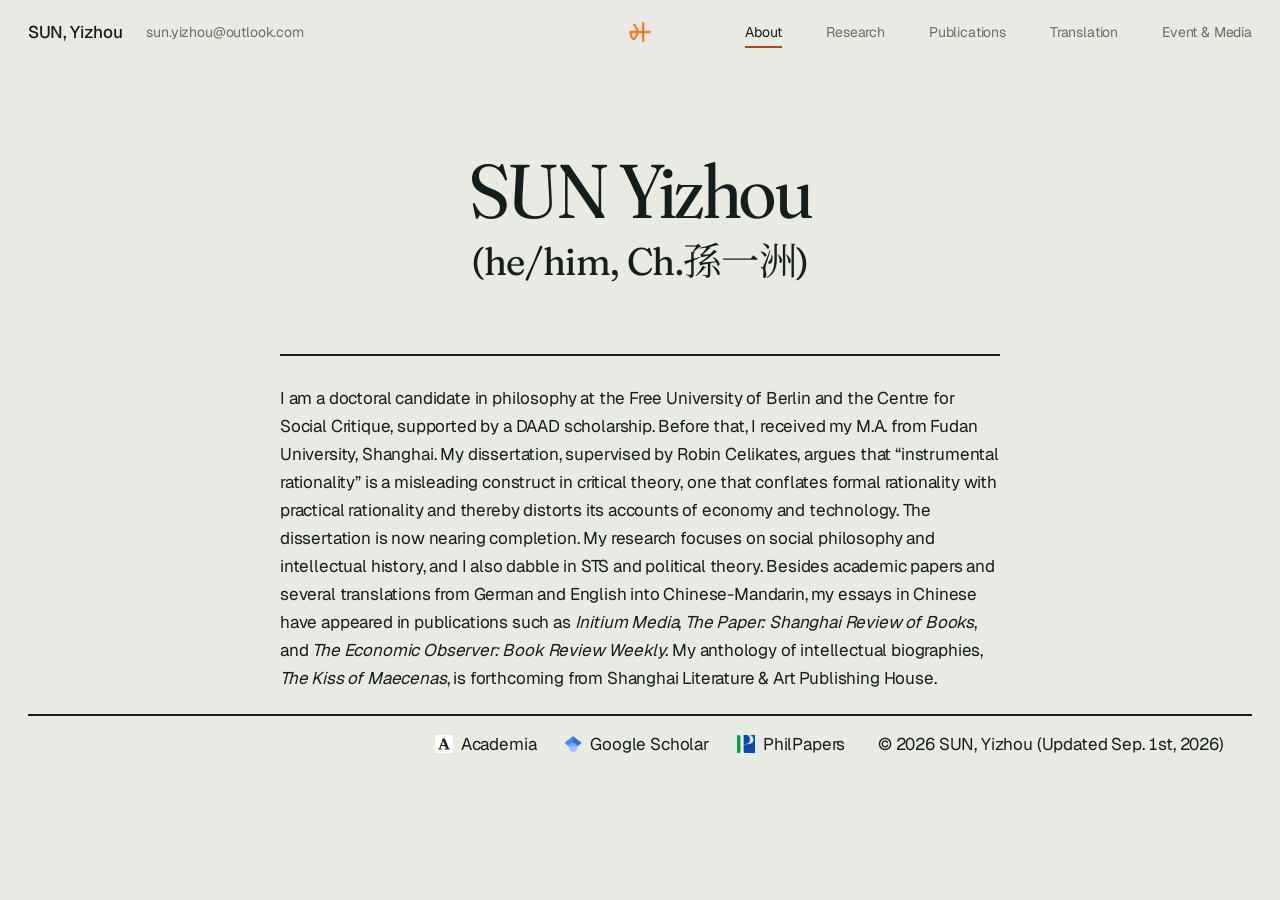
==== index.html @ 71b58890 "Publish site" ====
<!DOCTYPE html>
<html lang="en" data-dir="fwd">
<head>
<meta charset="utf-8">
<meta name="viewport" content="width=device-width,initial-scale=1">
<title>SUN Yizhou · SUN, Yizhou</title>
<meta name="description" content="[一句话介绍，给搜索引擎和分享预览用]">
<script>
(function(){var o=["/", "/research/", "/publications/", "/translation/", "/events/"];function i(p){p=p.replace(/index\.html$/,'');var k=o.indexOf(p);return k<0?o.length:k;}
var d=null;try{var a=window.navigation&&navigation.activation;if(a&&a.from&&a.from.url){d=i(location.pathname)>=i(new URL(a.from.url).pathname)?'fwd':'back';}}catch(e){}
if(!d){try{d=sessionStorage.getItem('vt-dir');}catch(e){}}document.documentElement.dataset.dir=d||'fwd';window.NAV_ORDER=o;})();
</script>
<link rel="preconnect" href="https://fonts.googleapis.com"><link rel="preconnect" href="https://fonts.gstatic.com" crossorigin>
<link href="https://fonts.googleapis.com/css2?family=Geist:wght@400;500&family=Fraunces:ital,opsz,wght,SOFT,WONK@0,9..144,400,50,0;0,9..144,500,50,0;1,9..144,400,50,0&family=Noto+Serif+SC:wght@400&display=swap" rel="stylesheet">
<link rel="stylesheet" href="/assets/style.css">
<link rel="icon" type="image/png" sizes="32x32" href="/assets/favicon-32.png"><link rel="icon" type="image/png" sizes="192x192" href="/assets/favicon-192.png"><link rel="apple-touch-icon" href="/assets/apple-touch-icon.png">
<script type="speculationrules">{"prerender":[{"where":{"href_matches":"/*"},"eagerness":"moderate"}]}</script>
</head>
<body>
<nav class="nav">
  <div class="left"><a class="brand" href="/">SUN, Yizhou</a><a class="email" href="mailto:sun.yizhou@outlook.com">sun.yizhou@outlook.com</a></div><a class="mark-link" href="/" aria-label="Home"><img class="mark" src="/assets/mark.png" alt=""></a>
  <ul><li><a href="/" aria-current="page">About<i class="ind"></i></a></li><li><a href="/research/">Research<i class="ind"></i></a></li><li><a href="/publications/">Publications<i class="ind"></i></a></li><li><a href="/translation/">Translation<i class="ind"></i></a></li><li><a href="/events/">Event & Media<i class="ind"></i></a></li></ul>
  
  <button class="menu" aria-label="Menu" aria-expanded="false"><svg viewBox="0 0 20 20" fill="none" stroke="currentColor" stroke-width="1.6" stroke-linecap="round"><path d="M3 6h14M3 10h14M3 14h14"/></svg></button>
</nav>
<div class="page">
  <header class="hero">
    <h1>SUN Yizhou</h1><p class="sub">(he/him, Ch.孫一洲)</p>  </header>
  <div class="article">
    <nav class="toc" aria-label="On this page"></nav>
    <div class="main"><div class="bio prose"><p>I am a doctoral candidate in philosophy at the Free University of Berlin and the Centre for Social Critique, supported by a DAAD scholarship. Before that, I received my M.A. from Fudan University, Shanghai. My dissertation, supervised by Robin Celikates, argues that “instrumental rationality” is a misleading construct in critical theory, one that conflates formal rationality with practical rationality and thereby distorts its accounts of economy and technology. The dissertation is now nearing completion. My research focuses on social philosophy and intellectual history, and I also dabble in STS and political theory. Besides academic papers and several translations from German and English into Chinese-Mandarin, my essays in Chinese have appeared in publications such as <em>Initium Media</em>, <em>The Paper: Shanghai Review of Books</em>, and <em>The Economic Observer: Book Review Weekly</em>. My anthology of intellectual biographies, <em>The Kiss of Maecenas</em>, is forthcoming from Shanghai Literature &amp; Art Publishing House.</p></div>
</div>
    <div></div>
  </div>
</div>
<footer><div></div><div class="flinks"><a href="https://fu-berlin.academia.edu/SUNYizhou"><img src="/assets/icons/academia.png" alt="">Academia</a><a href="https://scholar.google.com/citations?hl=zh-CN&user=lWHHGfYAAAAJ"><img src="/assets/icons/scholar64.png" alt="">Google Scholar</a><a href="https://philpeople.org/profiles/yizhou-sun-philos"><img src="/assets/icons/philpapers.png" alt="">PhilPapers</a></div><div>© 2026 SUN, Yizhou <span class="upd">(Updated Sep. 1st, 2026)</span></div></footer>
<script src="/assets/site.js"></script>
</body>
</html>
---- assets/style.css ----
:root{color-scheme:light dark;
  --bg:#e8ebe4;--fg:#171d18;--muted:#66705f;--faint:#8a948c;--hair:#cdd2c7;--rule:#171d18;--accent:#b8421c;--k:1;
  --ui:"Geist","Inter",-apple-system,BlinkMacSystemFont,"Helvetica Neue",Arial,"Noto Sans SC",sans-serif;
  --display:"Fraunces","Iowan Old Style",Georgia,"Noto Serif SC",serif;
  --measure:720px;--toc:200px;--pad:clamp(16px,2.2vw,32px);--padl:max(var(--pad),env(safe-area-inset-left));--padr:max(var(--pad),env(safe-area-inset-right))}
@media (prefers-color-scheme:dark){:root{--bg:#122019;--fg:#e5ebe3;--muted:#8ea093;--faint:#5f6f65;--hair:#243a2e;--rule:#e5ebe3;--accent:#e9b44c}}
*{box-sizing:border-box}
html{-webkit-font-smoothing:antialiased;text-rendering:optimizeLegibility;-webkit-text-size-adjust:100%}
html,body{overflow-x:clip}
body{margin:0;background:var(--bg);color:var(--fg);font-family:var(--ui);font-size:17px;line-height:28px;letter-spacing:-.01em;font-variant-numeric:tabular-nums}
a{color:inherit;text-decoration:none}
p{margin:0 0 28px}
em{font-style:italic}
.prose a{border-bottom:1px solid var(--fg)}.prose a:hover{color:var(--accent);border-color:var(--accent)}
/* nav */
.nav{position:sticky;top:0;z-index:10;display:grid;grid-template-columns:minmax(0,1fr) auto minmax(0,1fr);align-items:center;gap:24px;min-height:64px;padding:0 var(--padr) 0 var(--padl);background:color-mix(in srgb,var(--bg) 84%,transparent);backdrop-filter:saturate(160%) blur(14px);-webkit-backdrop-filter:saturate(160%) blur(14px);view-transition-name:nav}
.nav .left{display:flex;align-items:center;gap:24px;min-width:0}
.nav .mark-link{display:block;justify-self:center}
.nav .brand{display:inline-flex;align-items:center;font-weight:500;font-size:17px;letter-spacing:-.02em;white-space:nowrap}
.nav .email{font-size:14px;color:var(--muted);transition:color .15s}.nav .email:hover{color:var(--accent)}
.nav .mark{width:24px;height:24px;display:block}
.nav ul{list-style:none;display:flex;gap:44px;margin:0;padding:0;font-size:14px;line-height:20px;justify-self:end}
.nav ul a{position:relative;display:inline-block;padding:22px 0;color:var(--muted);transition:color .15s}
.nav ul a:hover,.nav ul a[aria-current]{color:var(--fg)}
.nav ul .ind{display:none;position:absolute;left:0;right:0;bottom:16px;height:2px;background:var(--accent)}
.nav ul a[aria-current] .ind{display:block;view-transition-name:nav-current}
.nav .cta{margin-left:auto;display:inline-flex;align-items:center;gap:8px;height:34px;padding:0 14px;border-radius:2px;background:var(--fg);color:var(--bg);font-size:13.5px;font-weight:500;white-space:nowrap;transition:background .15s}.nav .cta:hover{background:var(--accent);color:var(--bg)}
.nav .menu{display:none;grid-column:3;grid-row:1;justify-self:end;align-items:center;justify-content:center;width:40px;height:40px;border:0;background:transparent;color:var(--fg);cursor:pointer}
.nav .menu svg{width:20px;height:20px}
/* page */
.page{view-transition-name:page}
.hero{position:relative;padding:88px var(--padr) 48px var(--padl);text-align:center}
.hero-seal{position:absolute;top:50%;left:calc(50% + 390px - 78px);transform:translateY(-50%);width:156px;height:156px;border-radius:50%;background:var(--fg);display:flex;align-items:center;justify-content:center}
.hero-seal img{width:132px;height:132px;display:block}
.hero .kicker{display:inline-flex;align-items:center;gap:10px;font-size:13.5px;line-height:20px;color:var(--muted);margin:0 0 26px;letter-spacing:.01em}
.hero .kicker::before{content:"";width:8px;height:8px;background:var(--accent)}
.hero h1{font-family:var(--display);font-weight:400;font-size:clamp(46px,6vw,76px);line-height:1.02;letter-spacing:-.02em;margin:0 auto;max-width:1000px;text-wrap:balance;font-variation-settings:"opsz" 144,"SOFT" 50,"WONK" 0}
.hero .sub{font-family:var(--display);font-weight:400;font-size:clamp(26px,3vw,40px);line-height:1.1;letter-spacing:-.01em;margin:10px 0 0;font-variation-settings:"opsz" 48,"SOFT" 50,"WONK" 0}
.hero .lede{font-size:20px;line-height:30px;margin:24px auto 0;max-width:600px;text-wrap:pretty}
.article{display:grid;grid-template-columns:minmax(0,1fr) minmax(0,var(--measure)) minmax(0,1fr);column-gap:clamp(24px,4vw,72px);padding:24px var(--padr) 0 var(--padl)}
.toc{grid-column:1;justify-self:end;width:var(--toc);position:sticky;top:96px;align-self:start;font-size:13px;line-height:18px;padding-top:34px}
.toc a{display:block;color:var(--faint);padding:6px 0;transition:color .15s}.toc a:hover,.toc a.is-active{color:var(--fg)}
.main{grid-column:2;min-width:0;border-top:2px solid var(--rule);padding-top:28px}
.article.wide{grid-template-columns:minmax(0,1fr) minmax(0,1040px) minmax(0,1fr);padding-bottom:40px}
.about{display:grid;grid-template-columns:minmax(0,1fr) 260px;gap:56px;padding-top:8px}
.about .bio p{margin:0 0 24px}.bio p:last-child{margin-bottom:0}.main > .bio{padding-bottom:22px}
.about .photo-wrap{position:relative;margin-top:0}
.about .photo{display:block;width:100%;aspect-ratio:4/5;object-fit:cover;border:1px solid var(--hair)}
.about .photo.placeholder{display:flex;align-items:center;justify-content:center;color:var(--faint);font-size:13px}
.about .links{list-style:none;margin:16px 0 0;padding:0;font-size:15px;line-height:22px}
.about .links li{padding:9px 0;border-bottom:1px solid var(--hair)}
.about .links a{display:inline-flex;align-items:center;gap:10px;border-bottom:1px solid var(--fg)}.about .links a:hover{color:var(--accent);border-color:var(--accent)}
.about .links img{width:20px;height:20px;flex:none}
.section{margin-bottom:80px}.section:last-child{margin-bottom:0}
.section h2{font-family:var(--display);font-weight:400;font-size:36px;line-height:1.1;letter-spacing:-.01em;margin:0 0 8px;padding-top:14px;border-top:2px solid var(--rule);font-variation-settings:"opsz" 48,"SOFT" 50,"WONK" 0}
.entry{padding:24px 0;border-bottom:1px solid var(--hair);overflow-wrap:anywhere}
.entry h3{font-size:20px;line-height:28px;font-weight:500;letter-spacing:-.015em;margin:0 0 4px;text-wrap:pretty}
.entry .meta,.entry .date{font-size:14.5px;line-height:22px;color:var(--muted);margin:0}
.entry .desc{margin:14px 0 10px}.entry .desc p{margin:0 0 14px}.entry .desc p:last-child{margin-bottom:0}
.entry .links{margin:0;display:flex;flex-wrap:wrap;gap:6px 22px;font-size:14px;font-weight:500}
.entry .links a{display:inline-flex;align-items:center;gap:5px;padding:4px 0;border-bottom:1px solid var(--fg);transition:color .15s,border-color .15s}
.entry .links a[href^="http"]::after{content:"↗";font-size:12px;opacity:.65}
.entry .links a:hover{color:var(--accent);border-color:var(--accent)}
.entry.featured .date{color:var(--accent)}
.entry.featured h3{font-size:24px;line-height:31px;font-family:var(--display);font-weight:500;font-variation-settings:"opsz" 24,"SOFT" 50,"WONK" 0}
.cite{position:relative;padding:22px 0;border-bottom:1px solid var(--hair);overflow-wrap:anywhere}
/* the footer rule closes the list: the last entry has no hairline of its own */
.section:last-child > .cite:last-child,.section:last-child > .yr-group:last-child > .cite:last-child,.section:last-child > .entry:last-child{border-bottom:0}
.yr-group{position:relative}
.yr{position:sticky;top:100px;height:0;z-index:1}
.yr span{position:absolute;right:calc(100% + 40px);top:22px;white-space:nowrap;font-family:var(--display);font-size:24px;line-height:28px;color:var(--muted);font-variation-settings:"opsz" 24,"SOFT" 50,"WONK" 0;font-variant-numeric:tabular-nums}
.cite .en{margin:0;font-size:17px;line-height:28px}
.cite .zh{margin:6px 0 0;font-family:"Noto Serif SC",var(--display);font-size:14.5px;line-height:24px;color:var(--muted)}
.cite a{border-bottom:1px solid currentColor;transition:color .15s}.cite a:hover{color:var(--accent)}
.cite a[href^="http"]::after{content:"↗";font-size:11px;margin-left:3px;opacity:.65;font-style:normal}
.cols{display:grid;grid-template-columns:minmax(0,1fr) 220px;gap:48px;padding-top:20px}
.side h4{font-size:13.5px;line-height:20px;font-weight:500;margin:0 0 8px;padding-top:12px;border-top:2px solid var(--rule)}
.side ul{list-style:none;margin:0;padding:0;font-size:14.5px;line-height:22px}
.side li{padding:6px 0;border-bottom:1px solid var(--hair)}
.side li span{color:var(--muted);display:block;font-size:12.5px}
.side li a{border-bottom:1px solid var(--fg)}.side li a:hover{color:var(--accent);border-color:var(--accent)}
figure{margin:0 0 28px}figure img{display:block;width:100%;height:auto;border:1px solid var(--hair)}figcaption{font-size:13px;line-height:20px;color:var(--muted);margin-top:8px}
.btn{display:inline-flex;align-items:center;gap:8px;height:38px;padding:0 16px;border-radius:2px;background:var(--fg);color:var(--bg);font-size:14px;font-weight:500;margin:0 0 28px}.btn:hover{background:var(--accent);color:var(--bg)}
.pdf{width:100%;height:80vh;border:1px solid var(--hair);background:#fff;margin-bottom:28px}
footer{display:grid;grid-template-columns:1fr auto 1fr;align-items:center;gap:12px;padding:14px var(--padr) max(20px,env(safe-area-inset-bottom)) var(--padl);border-top:2px solid var(--rule);margin:0 var(--padr) 0 var(--padl);font-size:17px;line-height:28px;color:var(--fg)}
footer .brand{color:var(--fg);font-weight:500}
footer .upd{white-space:nowrap}
footer > div:last-child{text-align:right}footer .flinks{justify-self:center}
@media (max-width:760px){footer{grid-template-columns:1fr;justify-items:center;text-align:center}footer > div:last-child{text-align:center}}
footer .flinks{display:flex;flex-wrap:wrap;justify-content:center;gap:10px 28px;align-items:center}footer .flinks a{white-space:nowrap}footer .flinks a{display:inline-flex;align-items:center;gap:8px}footer .flinks a:hover{color:var(--accent)}footer .flinks img{width:18px;height:18px}
/* cross-document page transition: full-width horizontal push, direction-aware; nav stays, amber bar slides */
@view-transition{navigation:auto}
::view-transition-old(root),::view-transition-new(root){animation:none;mix-blend-mode:normal}
::view-transition-group(*){animation-timing-function:cubic-bezier(.3,.7,.2,1)}
::view-transition-group(nav-current){animation-duration:calc(360ms*var(--k))}
::view-transition-old(nav-current),::view-transition-new(nav-current){animation:none;mix-blend-mode:normal}
::view-transition-old(page),::view-transition-new(page){mix-blend-mode:normal;animation-fill-mode:both;animation-duration:calc(440ms*var(--k));animation-timing-function:cubic-bezier(.3,.7,.2,1)}
html[data-dir="fwd"]::view-transition-old(page){animation-name:push-out-l}
html[data-dir="fwd"]::view-transition-new(page){animation-name:push-in-r}
html[data-dir="back"]::view-transition-old(page){animation-name:push-out-r}
html[data-dir="back"]::view-transition-new(page){animation-name:push-in-l}
@keyframes push-out-l{to{transform:translateX(-100%)}}
@keyframes push-out-r{to{transform:translateX(100%)}}
@keyframes push-in-r{from{transform:translateX(100%)}}
@keyframes push-in-l{from{transform:translateX(-100%)}}
@media (prefers-reduced-motion:reduce){::view-transition-group(*),::view-transition-old(*),::view-transition-new(*){animation:none!important}}
/* tablet */
@media (max-width:960px){
  .yr{position:static;height:auto}.yr span{position:static;display:block;font-size:15px;line-height:20px;margin:22px 0 -10px;color:var(--muted)}
  .article{grid-template-columns:1fr;padding-top:0}
  .main{grid-column:auto}
  .toc{grid-column:auto;justify-self:stretch;width:auto;position:static;display:flex;flex-wrap:wrap;gap:4px 20px;padding:0 0 28px;border-bottom:1px solid var(--hair);margin-bottom:8px}
  .toc a{padding:6px 0}.toc a.is-active{color:var(--fg);box-shadow:inset 0 -2px 0 var(--accent)}
  .cols{grid-template-columns:1fr;gap:32px}
  .hero-seal{position:static;transform:none;margin:24px auto 0;width:120px;height:120px}.hero-seal img{width:100px;height:100px}
  .about{grid-template-columns:1fr;gap:32px}
  .about .side{order:-1;max-width:260px}
  .section{margin-bottom:60px}
}
/* phone */
@media (max-width:760px){
  .nav{gap:0 12px;min-height:56px}
  .nav .brand{padding:16px 0}
  .nav .email{display:none}
  .nav .cta{height:32px;padding:0 12px;font-size:13px}
  .nav .menu{display:inline-flex}
  .nav ul{grid-column:1 / -1;grid-row:2;justify-self:stretch;margin:0;display:none;flex-direction:column;gap:0;padding:4px 0 12px;border-top:1px solid var(--hair)}
  .nav.open ul{display:flex}
  .nav ul a{display:block;padding:12px 0;font-size:17px;line-height:24px}
  .nav ul .ind{display:none!important}
  .hero{padding:52px var(--padr) 40px var(--padl)}
  .hero .sub{font-family:var(--display);font-weight:400;font-size:clamp(26px,3vw,40px);line-height:1.1;letter-spacing:-.01em;margin:10px 0 0;font-variation-settings:"opsz" 48,"SOFT" 50,"WONK" 0}
.hero .lede{font-size:18px;line-height:28px;margin-top:18px}
  .section h2{font-size:31px}
  .entry{padding:20px 0}
  .entry.featured h3{font-size:21px;line-height:28px}
  .pdf{height:70vh}
  .article{padding-bottom:0}
  footer{gap:8px;padding-top:14px}
  footer > div:first-child:empty{display:none}
  footer .flinks{flex-direction:column;gap:4px}
  footer .upd{display:block}
}
@media print{.nav,.toc,footer,.btn{display:none!important}body{background:#fff;color:#000}.article{display:block;padding:0}.section h2{border-color:#000}}
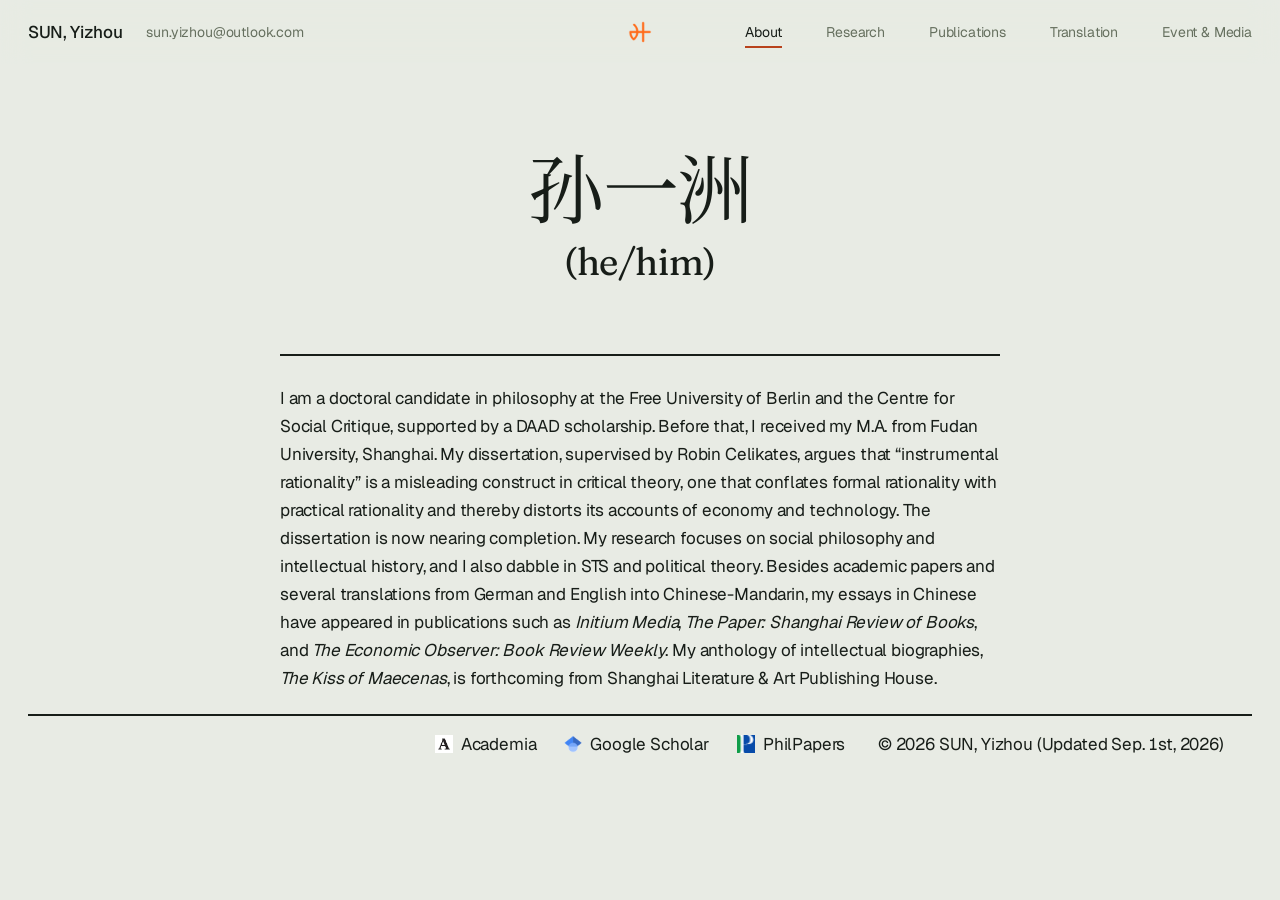
==== commit 16cbeec7: "Add DigiSem 2026 poster; About in Chinese" ====
--- a/index.html
+++ b/index.html
@@ -3,7 +3,7 @@
 <head>
 <meta charset="utf-8">
 <meta name="viewport" content="width=device-width,initial-scale=1">
-<title>SUN Yizhou · SUN, Yizhou</title>
+<title>About · SUN, Yizhou</title>
 <meta name="description" content="[一句话介绍，给搜索引擎和分享预览用]">
 <script>
 (function(){var o=["/", "/research/", "/publications/", "/translation/", "/events/"];function i(p){p=p.replace(/index\.html$/,'');var k=o.indexOf(p);return k<0?o.length:k;}
@@ -19,13 +19,13 @@
 <body>
 <nav class="nav">
   <div class="left"><a class="brand" href="/">SUN, Yizhou</a><a class="email" href="mailto:sun.yizhou@outlook.com">sun.yizhou@outlook.com</a></div><a class="mark-link" href="/" aria-label="Home"><img class="mark" src="/assets/mark.png" alt=""></a>
-  <ul><li><a href="/" aria-current="page">About<i class="ind"></i></a></li><li><a href="/research/">Research<i class="ind"></i></a></li><li><a href="/publications/">Publications<i class="ind"></i></a></li><li><a href="/translation/">Translation<i class="ind"></i></a></li><li><a href="/events/">Event & Media<i class="ind"></i></a></li></ul>
+  <ul><li><a href="/" aria-current="page">About<i class="ind"></i></a></li><li><a href="/research/">Research<i class="ind"></i></a></li><li><a href="/publications/">Publications<i class="ind"></i></a></li><li><a href="/translation/">Translation<i class="ind"></i></a></li><li><a href="/events/">Event & Media<i class="ind"></i></a></li><li class="menu-email"><a href="mailto:sun.yizhou@outlook.com">sun.yizhou@outlook.com</a></li></ul>
   
   <button class="menu" aria-label="Menu" aria-expanded="false"><svg viewBox="0 0 20 20" fill="none" stroke="currentColor" stroke-width="1.6" stroke-linecap="round"><path d="M3 6h14M3 10h14M3 14h14"/></svg></button>
 </nav>
 <div class="page">
   <header class="hero">
-    <h1>SUN Yizhou</h1><p class="sub">(he/him, Ch.孫一洲)</p>  </header>
+    <h1>孙一洲</h1><p class="sub">(he/him)</p>  </header>
   <div class="article">
     <nav class="toc" aria-label="On this page"></nav>
     <div class="main"><div class="bio prose"><p>I am a doctoral candidate in philosophy at the Free University of Berlin and the Centre for Social Critique, supported by a DAAD scholarship. Before that, I received my M.A. from Fudan University, Shanghai. My dissertation, supervised by Robin Celikates, argues that “instrumental rationality” is a misleading construct in critical theory, one that conflates formal rationality with practical rationality and thereby distorts its accounts of economy and technology. The dissertation is now nearing completion. My research focuses on social philosophy and intellectual history, and I also dabble in STS and political theory. Besides academic papers and several translations from German and English into Chinese-Mandarin, my essays in Chinese have appeared in publications such as <em>Initium Media</em>, <em>The Paper: Shanghai Review of Books</em>, and <em>The Economic Observer: Book Review Weekly</em>. My anthology of intellectual biographies, <em>The Kiss of Maecenas</em>, is forthcoming from Shanghai Literature &amp; Art Publishing House.</p></div>
--- a/assets/style.css
+++ b/assets/style.css
@@ -24,6 +24,7 @@
 .nav ul a:hover,.nav ul a[aria-current]{color:var(--fg)}
 .nav ul .ind{display:none;position:absolute;left:0;right:0;bottom:16px;height:2px;background:var(--accent)}
 .nav ul a[aria-current] .ind{display:block;view-transition-name:nav-current}
+.nav ul .menu-email{display:none}
 .nav .cta{margin-left:auto;display:inline-flex;align-items:center;gap:8px;height:34px;padding:0 14px;border-radius:2px;background:var(--fg);color:var(--bg);font-size:13.5px;font-weight:500;white-space:nowrap;transition:background .15s}.nav .cta:hover{background:var(--accent);color:var(--bg)}
 .nav .menu{display:none;grid-column:3;grid-row:1;justify-self:end;align-items:center;justify-content:center;width:40px;height:40px;border:0;background:transparent;color:var(--fg);cursor:pointer}
 .nav .menu svg{width:20px;height:20px}
@@ -36,6 +37,7 @@
 .hero .kicker::before{content:"";width:8px;height:8px;background:var(--accent)}
 .hero h1{font-family:var(--display);font-weight:400;font-size:clamp(46px,6vw,76px);line-height:1.02;letter-spacing:-.02em;margin:0 auto;max-width:1000px;text-wrap:balance;font-variation-settings:"opsz" 144,"SOFT" 50,"WONK" 0}
 .hero .sub{font-family:var(--display);font-weight:400;font-size:clamp(26px,3vw,40px);line-height:1.1;letter-spacing:-.01em;margin:10px 0 0;font-variation-settings:"opsz" 48,"SOFT" 50,"WONK" 0}
+.hero.compact h1{font-size:clamp(34px,4.4vw,56px);line-height:1.08;max-width:860px}.hero.compact .lede{max-width:760px}
 .hero .lede{font-size:20px;line-height:30px;margin:24px auto 0;max-width:600px;text-wrap:pretty}
 .article{display:grid;grid-template-columns:minmax(0,1fr) minmax(0,var(--measure)) minmax(0,1fr);column-gap:clamp(24px,4vw,72px);padding:24px var(--padr) 0 var(--padl)}
 .toc{grid-column:1;justify-self:end;width:var(--toc);position:sticky;top:96px;align-self:start;font-size:13px;line-height:18px;padding-top:34px}
@@ -128,6 +130,8 @@
   .nav.open ul{display:flex}
   .nav ul a{display:block;padding:12px 0;font-size:17px;line-height:24px}
   .nav ul .ind{display:none!important}
+  .nav ul .menu-email{display:block;margin-top:6px;padding-top:6px;border-top:1px solid var(--hair)}
+  .nav ul .menu-email a{color:var(--muted);font-size:15px;padding:10px 0}
   .hero{padding:52px var(--padr) 40px var(--padl)}
   .hero .sub{font-family:var(--display);font-weight:400;font-size:clamp(26px,3vw,40px);line-height:1.1;letter-spacing:-.01em;margin:10px 0 0;font-variation-settings:"opsz" 48,"SOFT" 50,"WONK" 0}
 .hero .lede{font-size:18px;line-height:28px;margin-top:18px}
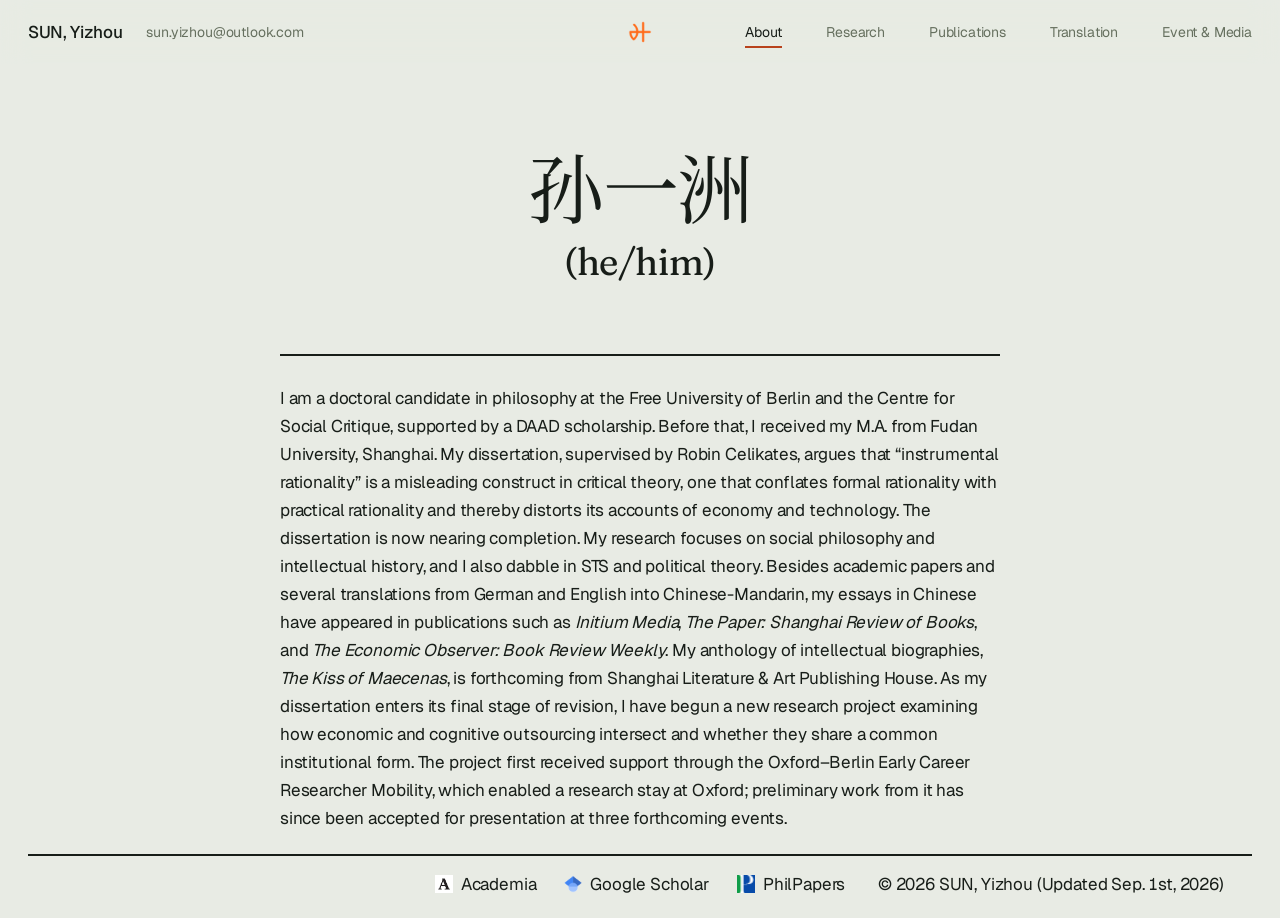
==== commit 29df1aa2: "Sync with CV: three events, bio, podcast title" ====
--- a/index.html
+++ b/index.html
@@ -28,7 +28,7 @@
     <h1>孙一洲</h1><p class="sub">(he/him)</p>  </header>
   <div class="article">
     <nav class="toc" aria-label="On this page"></nav>
-    <div class="main"><div class="bio prose"><p>I am a doctoral candidate in philosophy at the Free University of Berlin and the Centre for Social Critique, supported by a DAAD scholarship. Before that, I received my M.A. from Fudan University, Shanghai. My dissertation, supervised by Robin Celikates, argues that “instrumental rationality” is a misleading construct in critical theory, one that conflates formal rationality with practical rationality and thereby distorts its accounts of economy and technology. The dissertation is now nearing completion. My research focuses on social philosophy and intellectual history, and I also dabble in STS and political theory. Besides academic papers and several translations from German and English into Chinese-Mandarin, my essays in Chinese have appeared in publications such as <em>Initium Media</em>, <em>The Paper: Shanghai Review of Books</em>, and <em>The Economic Observer: Book Review Weekly</em>. My anthology of intellectual biographies, <em>The Kiss of Maecenas</em>, is forthcoming from Shanghai Literature &amp; Art Publishing House.</p></div>
+    <div class="main"><div class="bio prose"><p>I am a doctoral candidate in philosophy at the Free University of Berlin and the Centre for Social Critique, supported by a DAAD scholarship. Before that, I received my M.A. from Fudan University, Shanghai. My dissertation, supervised by Robin Celikates, argues that “instrumental rationality” is a misleading construct in critical theory, one that conflates formal rationality with practical rationality and thereby distorts its accounts of economy and technology. The dissertation is now nearing completion. My research focuses on social philosophy and intellectual history, and I also dabble in STS and political theory. Besides academic papers and several translations from German and English into Chinese-Mandarin, my essays in Chinese have appeared in publications such as <em>Initium Media</em>, <em>The Paper: Shanghai Review of Books</em>, and <em>The Economic Observer: Book Review Weekly</em>. My anthology of intellectual biographies, <em>The Kiss of Maecenas</em>, is forthcoming from Shanghai Literature &amp; Art Publishing House. As my dissertation enters its final stage of revision, I have begun a new research project examining how economic and cognitive outsourcing intersect and whether they share a common institutional form. The project first received support through the Oxford–Berlin Early Career Researcher Mobility, which enabled a research stay at Oxford; preliminary work from it has since been accepted for presentation at three forthcoming events.</p></div>
 </div>
     <div></div>
   </div>
--- a/assets/style.css
+++ b/assets/style.css
@@ -38,6 +38,7 @@
 .hero h1{font-family:var(--display);font-weight:400;font-size:clamp(46px,6vw,76px);line-height:1.02;letter-spacing:-.02em;margin:0 auto;max-width:1000px;text-wrap:balance;font-variation-settings:"opsz" 144,"SOFT" 50,"WONK" 0}
 .hero .sub{font-family:var(--display);font-weight:400;font-size:clamp(26px,3vw,40px);line-height:1.1;letter-spacing:-.01em;margin:10px 0 0;font-variation-settings:"opsz" 48,"SOFT" 50,"WONK" 0}
 .hero.compact h1{font-size:clamp(34px,4.4vw,56px);line-height:1.08;max-width:860px}.hero.compact .lede{max-width:760px}
+.hero .lede a{border-bottom:1px solid currentColor;transition:color .15s}.hero .lede a:hover{color:var(--accent)}
 .hero .lede{font-size:20px;line-height:30px;margin:24px auto 0;max-width:600px;text-wrap:pretty}
 .article{display:grid;grid-template-columns:minmax(0,1fr) minmax(0,var(--measure)) minmax(0,1fr);column-gap:clamp(24px,4vw,72px);padding:24px var(--padr) 0 var(--padl)}
 .toc{grid-column:1;justify-self:end;width:var(--toc);position:sticky;top:96px;align-self:start;font-size:13px;line-height:18px;padding-top:34px}
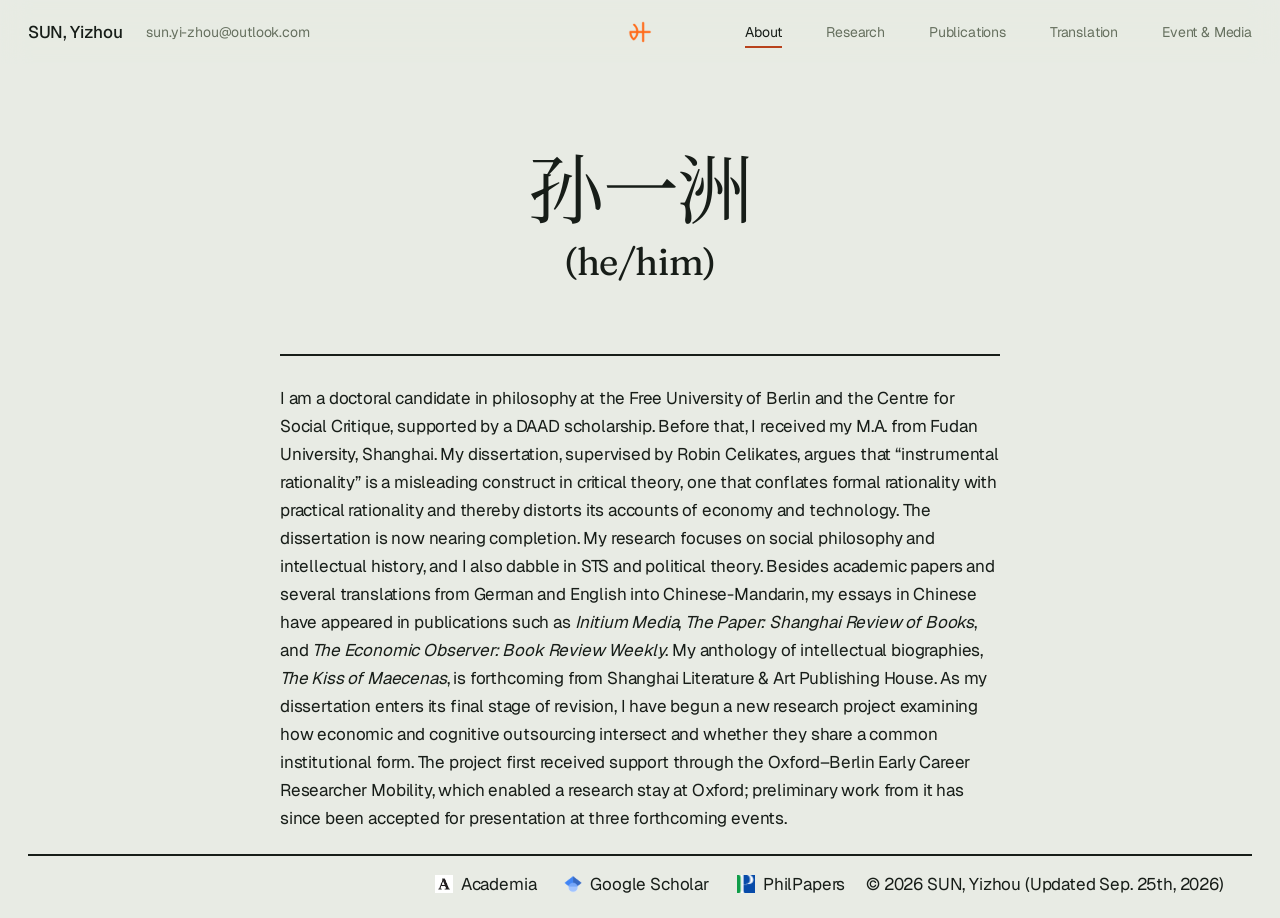
==== commit 0e1bd490: "Correct email address; update date" ====
--- a/index.html
+++ b/index.html
@@ -18,8 +18,8 @@
 </head>
 <body>
 <nav class="nav">
-  <div class="left"><a class="brand" href="/">SUN, Yizhou</a><a class="email" href="mailto:sun.yizhou@outlook.com">sun.yizhou@outlook.com</a></div><a class="mark-link" href="/" aria-label="Home"><img class="mark" src="/assets/mark.png" alt=""></a>
-  <ul><li><a href="/" aria-current="page">About<i class="ind"></i></a></li><li><a href="/research/">Research<i class="ind"></i></a></li><li><a href="/publications/">Publications<i class="ind"></i></a></li><li><a href="/translation/">Translation<i class="ind"></i></a></li><li><a href="/events/">Event & Media<i class="ind"></i></a></li><li class="menu-email"><a href="mailto:sun.yizhou@outlook.com">sun.yizhou@outlook.com</a></li></ul>
+  <div class="left"><a class="brand" href="/">SUN, Yizhou</a><a class="email" href="mailto:sun.yi-zhou@outlook.com">sun.yi-zhou@outlook.com</a></div><a class="mark-link" href="/" aria-label="Home"><img class="mark" src="/assets/mark.png" alt=""></a>
+  <ul><li><a href="/" aria-current="page">About<i class="ind"></i></a></li><li><a href="/research/">Research<i class="ind"></i></a></li><li><a href="/publications/">Publications<i class="ind"></i></a></li><li><a href="/translation/">Translation<i class="ind"></i></a></li><li><a href="/events/">Event & Media<i class="ind"></i></a></li><li class="menu-email"><a href="mailto:sun.yi-zhou@outlook.com">sun.yi-zhou@outlook.com</a></li></ul>
   
   <button class="menu" aria-label="Menu" aria-expanded="false"><svg viewBox="0 0 20 20" fill="none" stroke="currentColor" stroke-width="1.6" stroke-linecap="round"><path d="M3 6h14M3 10h14M3 14h14"/></svg></button>
 </nav>
@@ -33,7 +33,7 @@
     <div></div>
   </div>
 </div>
-<footer><div></div><div class="flinks"><a href="https://fu-berlin.academia.edu/SUNYizhou"><img src="/assets/icons/academia.png" alt="">Academia</a><a href="https://scholar.google.com/citations?hl=zh-CN&user=lWHHGfYAAAAJ"><img src="/assets/icons/scholar64.png" alt="">Google Scholar</a><a href="https://philpeople.org/profiles/yizhou-sun-philos"><img src="/assets/icons/philpapers.png" alt="">PhilPapers</a></div><div>© 2026 SUN, Yizhou <span class="upd">(Updated Sep. 1st, 2026)</span></div></footer>
+<footer><div></div><div class="flinks"><a href="https://fu-berlin.academia.edu/SUNYizhou"><img src="/assets/icons/academia.png" alt="">Academia</a><a href="https://scholar.google.com/citations?hl=zh-CN&user=lWHHGfYAAAAJ"><img src="/assets/icons/scholar64.png" alt="">Google Scholar</a><a href="https://philpeople.org/profiles/yizhou-sun-philos"><img src="/assets/icons/philpapers.png" alt="">PhilPapers</a></div><div>© 2026 SUN, Yizhou <span class="upd">(Updated Sep. 25th, 2026)</span></div></footer>
 <script src="/assets/site.js"></script>
 </body>
-</html>+</html>
